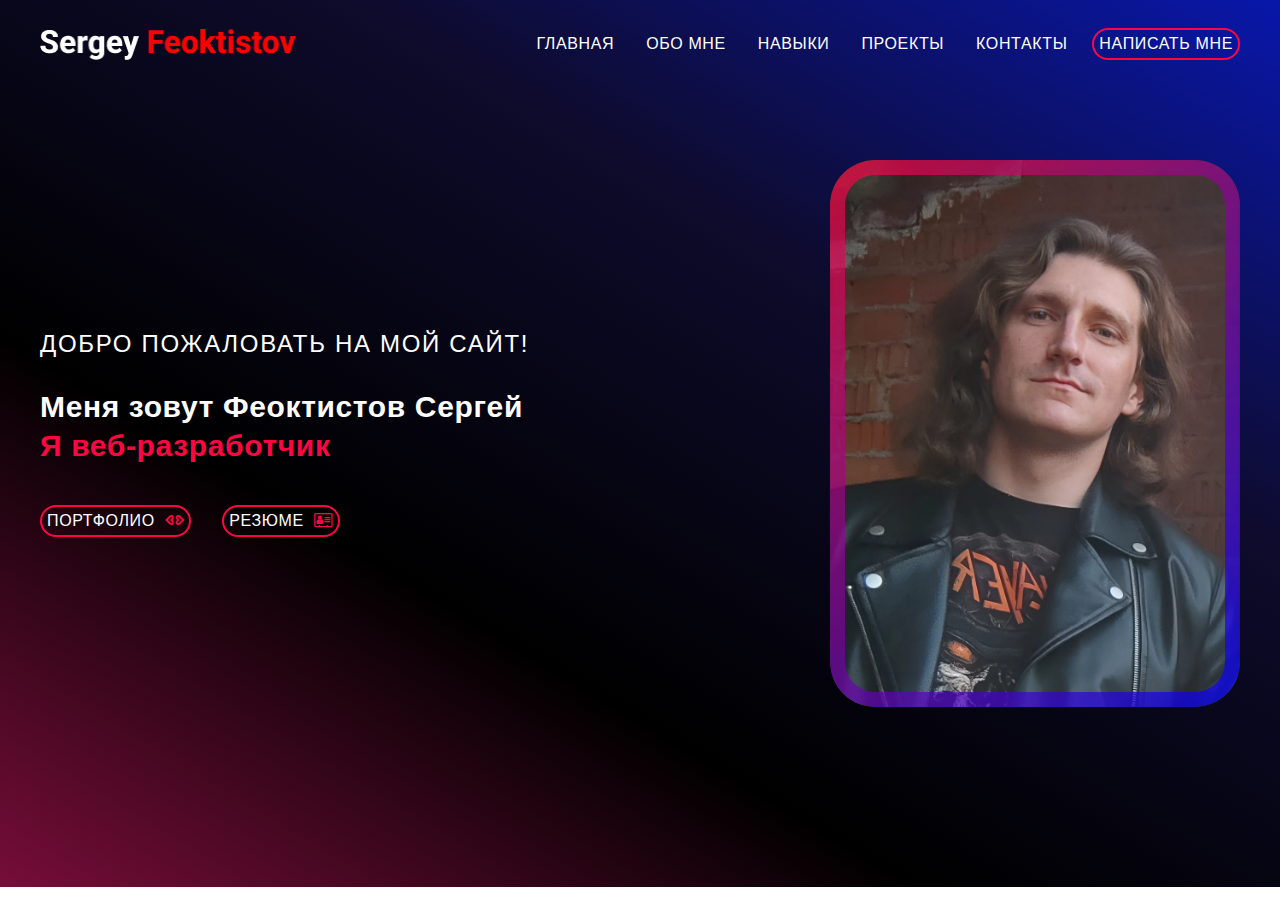
==== index.html @ 79244764 "Сделал адаптивные шапку и приветствие на главной странице" ====
<!DOCTYPE html>
<html lang="en">

<head>
    <meta charset="UTF-8">
    <meta name="viewport" content="width=device-width, initial-scale=1.0">
    <title>Главная</title>
    <link rel="stylesheet" href="css/index.css">
    <link rel="stylesheet" href="css/homePage.css">

    <!-- Иконочные шрифты Fontello-->
    <link rel="stylesheet" href="css/font-icons/fontello-embedded.css">
</head>

<body>
    <header class="header">
        <div class="container">
            <div class="header__wrapper">
                <div class="header__logo_wrapper">
                    <img src="img/logo.png" alt="logo" class="logo">
                </div>
                <div class="nav_wrapper">
                    <nav class="header__nav">
                        <ul class="nav__list text_standartSized">
                            <li class="list__item"><a href="#" class="nav__link">Главная</a></li>
                            <li class="list__item"><a href="#" class="nav__link">Обо мне</a></li>
                            <li class="list__item"><a href="#" class="nav__link">Навыки</a></li>
                            <li class="list__item"><a href="#" class="nav__link">Проекты</a></li>
                            <li class="list__item"><a href="#" class="nav__link">Контакты</a></li>
                            <!-- Страницы about.html, skills.html, projects.html, contacts.html -->
                        </ul>
                    </nav>
                    <address class="sendAnEmailLink_wrapper text_standartSized">
                        <a href="mailto:bbldyk@gmail.com" target="_blank" class="sendAnEmailLink">Написать мне</a>
                    </address>
                </div>
            </div>
        </div>
    </header>
    <main>
        <div class="container">
            <div class="welcomeSection_wrapper">
                <section class="welcomeSection">
                    <h1 class="welcomeSection__heading">Добро пожаловать на мой сайт!</h1>
                    <p class="welcomeSection__name"><strong class="strongText">Меня зовут
                            Феоктистов&nbsp;Сергей</strong></p>
                    <p class="welcomeSection__typeOfActivity"><strong class="strongText"><span
                                class="text_red">Я&nbsp;веб-разработчик</span></strong></p>
                    <div class="welcomeSection__links text_standartSized">
                        <a href="#" target="_blank" class="portfolioLink">Портфолио<span class="icon-code-outline">
                            </span></a>
                        <!-- страница projects.html -->
                        <a href="#" target="_blank" class="resumeLink">Резюме<span class="icon-address-card-o">
                            </span></a>
                        <!-- Ссылка на резюме. Подумать об атрибуте download-->
                    </div>
                </section>
                <div class="photo_wrapper">
                    <img src="img/myPhoto.jpeg" alt="photo" class="photo">
                </div>
            </div>
        </div>
    </main>
    <footer class="footer">
        <div class="container"></div>
    </footer>
</body>

</html>
---- css/index.css ----
* {
  margin: 0;
  padding: 0;
  border: 0;
  outline: 0;
  text-decoration: none;
}

:root {
  --color-white: #ffffff;
  --color-red: #ff0642;
  --color-blue: #0000ff;
  ---bg-red-blue-gradient: linear-gradient(
    31deg,
    #770d39,
    #000,
    #0e0b2c,
    #0917aa
  );

  --standart-font-size: clamp(12px, 1.4vw, 16px);
}

body {
  font-family: "Roboto", "Helvetica", "Arial", sans-serif;
  font-size: 16px;
  font-weight: 400;
  letter-spacing: 0.04em;
  color: var(--color-white);
  background: var(---bg-red-blue-gradient) no-repeat;
}

.container {
  max-width: 1200px;
  margin: 0 auto;
}

/* Стили для подстановки при необходимости */
.text_standartSized {
  font-size: var(--standart-font-size);
}

.text_red {
  color: var(--color-red);
}
---- css/homePage.css ----
@import url(index.css);

/* Стили главной страницы*/
.header__wrapper {
  display: flex;
  justify-content: space-between;
  padding-top: clamp(15px, 2.2vw, 30px);
}

.header__logo_wrapper {
  display: flex;
}

.logo {
  width: clamp(160px, 20vw, 259px);
  display: inline-block;
  object-fit: contain;
  align-self: center;
}

.nav_wrapper {
  display: flex;
}

.nav__list {
  height: 100%;
  display: flex;
  align-items: center;
  list-style-type: none;
}

.list__item {
  margin-right: clamp(10px, 1.4vw, 20px);
  border: 2px solid transparent;
  border-radius: 20px;
  transition: border 0.3s ease;
}

.list__item:hover {
  border-color: var(--color-red);
}

.nav__link,
.sendAnEmailLink,
.portfolioLink,
.resumeLink {
  display: inline-block;
  padding: 5px;
  color: var(--color-white);
  text-transform: uppercase;
  text-align: center;
}

.sendAnEmailLink_wrapper {
  display: flex;
  font-style: normal;
}

.sendAnEmailLink {
  border: 2px solid var(--color-red);
  border-radius: 20px;
  transition: background-color 0.3s ease;
  align-self: center;
}

.sendAnEmailLink:hover {
  background-color: var(--color-red);
}

.welcomeSection_wrapper {
  padding: 100px 0 180px;
  display: flex;
  justify-content: space-between;
  align-items: center;
}

.welcomeSection {
  display: flex;
  flex-direction: column;
}

.welcomeSection__heading {
  font-weight: 400;
  text-transform: uppercase;
  letter-spacing: 0.07em;
  font-size: clamp(16px, 2vw, 24px);
}

.welcomeSection__name {
  margin-top: clamp(15px, 2.2vw, 30px);
  line-height: 1.5em;
}

.strongText {
  font-size: clamp(26px, 3vw, 30px);
  line-height: 1.3em;
}

/* Способ сделать рамку с радиусом и border-image.
  Так как border-image не поддерживает совместную работу с border-radius */
/* ============================= */
.photo_wrapper {
  position: relative;
  width: fit-content;
}
.photo_wrapper::before {
  content: "";
  position: absolute;
  inset: 0;
  border-radius: 45px;
  /* толщина рамки */
  padding: clamp(5px, 1.2vw, 15px);
  /* цвет рамки */
  background: linear-gradient(135deg, var(--color-red), var(--color-blue));
  mask: linear-gradient(#000 0 0) content-box, linear-gradient(#000 0 0);
  mask-composite: exclude;
  opacity: 0.7;
}

.photo {
  display: block;
  width: clamp(250px, 36vw, 410px);
  border-radius: 45px;
}
/* ============================= */

.welcomeSection__links {
  margin-top: clamp(25px, 3.4vw, 40px);
  width: clamp(250px, 25vw, 300px);
  display: flex;
  justify-content: space-between;
}

.portfolioLink,
.resumeLink {
  border: 2px solid var(--color-red);
  border-radius: 20px;
  transition: background-color 0.3s ease;
}

.portfolioLink:hover,
.resumeLink:hover {
  background-color: var(--color-red);
}

@media (max-width: 1200px) {
  .container {
    margin: 0 32px;
  }

  .welcomeSection_wrapper {
    padding: 80px 0 130px;
  }
}

@media (max-width: 780px) {
  .container {
    margin: 0 16px;
  }

  .welcomeSection_wrapper {
    padding: 40px 0 80px;
  }

  .header__wrapper {
    justify-content: normal;
    flex-direction: column;
    align-items: center;
  }

  .nav_wrapper {
    margin-top: 15px;
  }
}

@media (max-width: 580px) {
  .welcomeSection_wrapper {
    justify-content: normal;
    flex-direction: column;
    align-items: center;
  }

  .welcomeSection {
    align-items: center;
    text-align: center;
  }

  .photo_wrapper {
    margin-top: 50px;
  }
}
---- css/font-icons/fontello-embedded.css ----
@font-face {
  font-family: "fontello";
  src: url("../font/fontello.eot?16126282");
  src: url("../font/fontello.eot?16126282#iefix") format("embedded-opentype"),
    url("../font/fontello.svg?16126282#fontello") format("svg");
  font-weight: normal;
  font-style: normal;
}
@font-face {
  font-family: "fontello";
  src: url("[data-uri]")
      format("woff"),
    url("[data-uri]")
      format("truetype");
}

@font-face {
  font-family: "fontello";
  src: url("[data-uri]")
      format("woff"),
    url("[data-uri]")
      format("truetype");
}
/* Chrome hack: SVG is rendered more smooth in Windozze. 100% magic, uncomment if you need it. */
/* Note, that will break hinting! In other OS-es font will be not as sharp as it could be */
/*
@media screen and (-webkit-min-device-pixel-ratio:0) {
  @font-face {
    font-family: 'fontello';
    src: url('../font/fontello.svg?16126282#fontello') format('svg');
  }
}
*/

[class^="icon-"]:before,
[class*=" icon-"]:before {
  font-family: "fontello";
  font-style: normal;
  font-weight: normal;
  speak: never;

  display: inline-block;
  text-decoration: inherit;
  width: 1em;
  margin-right: 0.2em;
  text-align: center;
  /* opacity: .8; */

  /* For safety - reset parent styles, that can break glyph codes*/
  font-variant: normal;
  text-transform: none;

  /* fix buttons height, for twitter bootstrap */
  line-height: 1em;

  /* Animation center compensation - margins should be symmetric */
  /* remove if not needed */
  margin-left: 0.2em;

  /* you can be more comfortable with increased icons size */
  /* font-size: 120%; */

  /* Font smoothing. That was taken from TWBS */
  -webkit-font-smoothing: antialiased;
  -moz-osx-font-smoothing: grayscale;

  /* Uncomment for 3D effect */
  /* text-shadow: 1px 1px 1px rgba(127, 127, 127, 0.3); */

  /* Мои стили для иконок */
  margin-left: 10px;
}

.icon-code-outline:before {
  content: "\e800";
  color: var(--color-red);
  transition: color 0.3s ease;
} /* '' */

.icon-address-card-o:before {
  content: "\f2bc";
  color: var(--color-red);
  transition: color 0.3s ease;
} /* '' */

.portfolioLink:hover .icon-code-outline::before,
.resumeLink:hover .icon-address-card-o:before {
  color: var(--color-white);
}
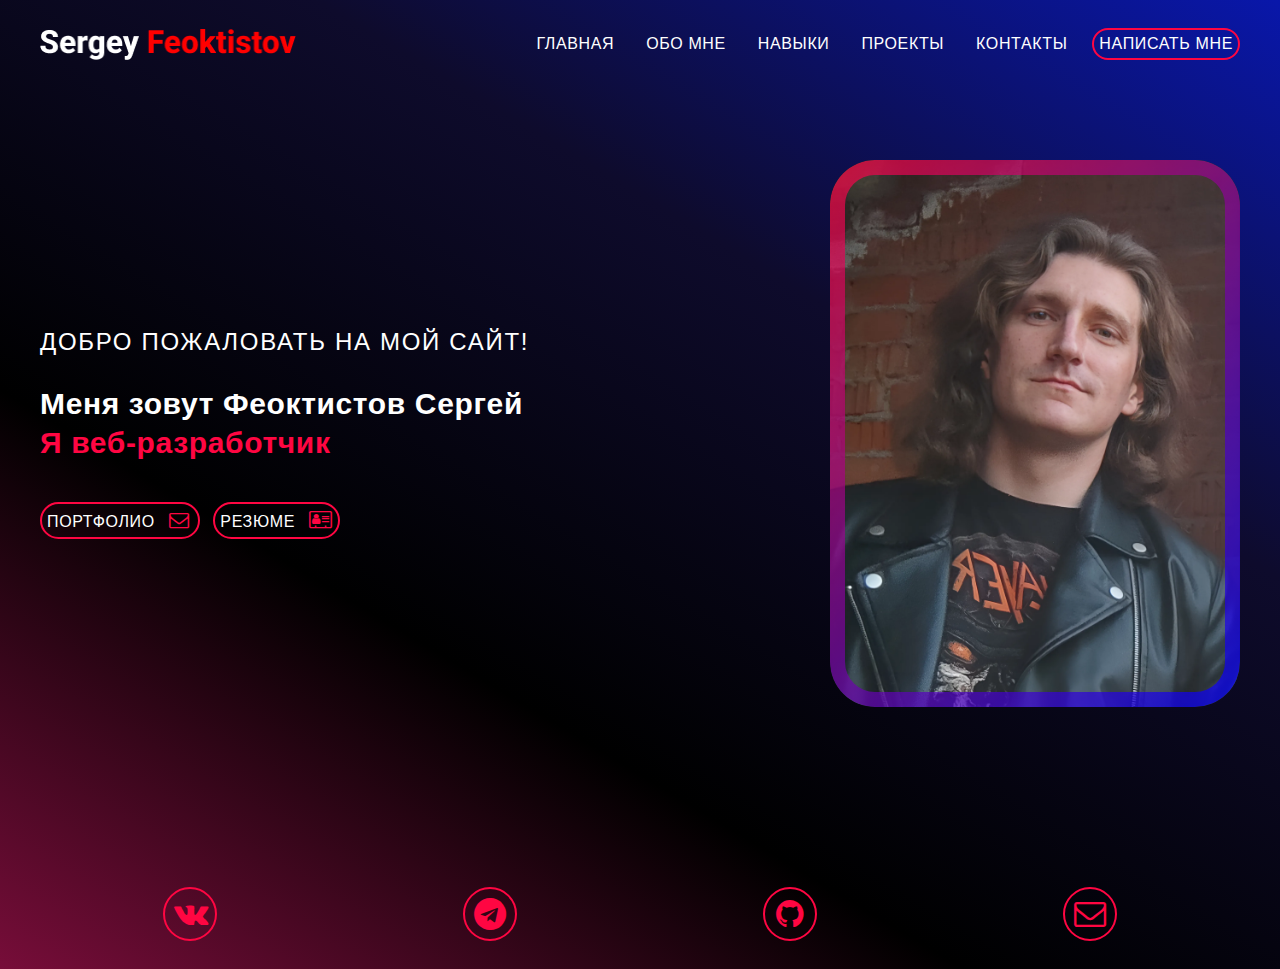
==== commit 5bf25c2e: "Добавил Favicons, сделал подвал сайта" ====
--- a/index.html
+++ b/index.html
@@ -5,9 +5,24 @@
     <meta charset="UTF-8">
     <meta name="viewport" content="width=device-width, initial-scale=1.0">
     <title>Главная</title>
+    <!-- Favicons. Много - для поддержки разных устройств -->
+    <link rel="apple-touch-icon" sizes="57x57" href="img/favicons/apple-icon-57x57.png">
+    <link rel="apple-touch-icon" sizes="60x60" href="img/favicons/apple-icon-60x60.png">
+    <link rel="apple-touch-icon" sizes="72x72" href="img/favicons/apple-icon-72x72.png">
+    <link rel="apple-touch-icon" sizes="76x76" href="img/favicons/apple-icon-76x76.png">
+    <link rel="apple-touch-icon" sizes="114x114" href="img/favicons/apple-icon-114x114.png">
+    <link rel="apple-touch-icon" sizes="120x120" href="img/favicons/apple-icon-120x120.png">
+    <link rel="apple-touch-icon" sizes="144x144" href="img/favicons/apple-icon-144x144.png">
+    <link rel="apple-touch-icon" sizes="152x152" href="img/favicons/apple-icon-152x152.png">
+    <link rel="apple-touch-icon" sizes="180x180" href="img/favicons/apple-icon-180x180.png">
+    <link rel="icon" type="image/png" sizes="192x192" href="img/favicons/android-icon-192x192.png">
+    <link rel="icon" type="image/png" sizes="32x32" href="img/favicons/favicon-32x32.png">
+    <link rel="icon" type="image/png" sizes="96x96" href="img/favicons/favicon-96x96.png">
+    <link rel="icon" type="image/png" sizes="16x16" href="img/favicons/favicon-16x16.png">
+    <link rel="manifest" href="/js/manifest.webmanifest">
+
     <link rel="stylesheet" href="css/index.css">
     <link rel="stylesheet" href="css/homePage.css">
-
     <!-- Иконочные шрифты Fontello-->
     <link rel="stylesheet" href="css/font-icons/fontello-embedded.css">
 </head>
@@ -62,7 +77,20 @@
         </div>
     </main>
     <footer class="footer">
-        <div class="container"></div>
+        <div class="container">
+            <div class="socialMedia">
+                <a href="https://vk.com/m__e__t__a__l__h__e__a__d" target="_blank" class="icon"><span
+                        class="icon-vkontakte">
+                    </span></a>
+                <a href="#" class="icon"><span class="icon-telegram">
+                    </span></a>
+                <a href="https://github.com/M-e-t-a-l-H-e-a-d" target="_blank" class="icon"><span
+                        class="icon-github-circled">
+                    </span></a>
+                <a href="mailto:bbldyk@gmail.com" class="icon"><span class="icon-mail">
+                    </span></a>
+            </div>
+        </div>
     </footer>
 </body>
 
--- a/css/homePage.css
+++ b/css/homePage.css
@@ -126,7 +126,7 @@
 
 .welcomeSection__links {
   margin-top: clamp(25px, 3.4vw, 40px);
-  width: clamp(250px, 25vw, 300px);
+  width: clamp(250px, 30vw, 300px);
   display: flex;
   justify-content: space-between;
 }
@@ -143,6 +143,26 @@
   background-color: var(--color-red);
 }
 
+.socialMedia {
+  display: grid;
+  grid-template-rows: 1fr auto;
+  grid-template-columns: repeat(auto-fit, minmax(140px, 1fr));
+  justify-items: center;
+  justify-content: center;
+}
+
+.icon {
+  display: block;
+  text-decoration: none;
+  width: 50px;
+  height: 50px;
+  border: 2px solid var(--color-red);
+  border-radius: 50%;
+  text-align: center;
+  line-height: 50px;
+  margin-bottom: clamp(15px, 2.2vw, 30px);
+}
+
 @media (max-width: 1200px) {
   .container {
     margin: 0 32px;
@@ -188,4 +208,10 @@
   .photo_wrapper {
     margin-top: 50px;
   }
-}
+
+  .icon {
+    width: 40px;
+    height: 40px;
+    line-height: 40px;
+  }
+}
--- a/css/font-icons/fontello-embedded.css
+++ b/css/font-icons/fontello-embedded.css
@@ -6,6 +6,8 @@
   font-weight: normal;
   font-style: normal;
 }
+
+/* Иконка .icon-code-outline */
 @font-face {
   font-family: "fontello";
   src: url("[data-uri]")
@@ -14,11 +16,48 @@
       format("truetype");
 }
 
+/* Иконка .icon-address-card-o */
 @font-face {
   font-family: "fontello";
   src: url("[data-uri]")
       format("woff"),
     url("[data-uri]")
+      format("truetype");
+}
+
+/* Иконка .icon-vkontakte */
+@font-face {
+  font-family: "fontello";
+  src: url("[data-uri]")
+      format("woff"),
+    url("[data-uri]")
+      format("truetype");
+}
+
+/* Иконка icon-telegram */
+@font-face {
+  font-family: "fontello";
+  src: url("[data-uri]")
+      format("woff"),
+    url("[data-uri]")
+      format("truetype");
+}
+
+/* Иконка .icon-github-circled */
+@font-face {
+  font-family: "fontello";
+  src: url("[data-uri]")
+      format("woff"),
+    url("[data-uri]")
+      format("truetype");
+}
+
+/* Иконка .icon-mail */
+@font-face {
+  font-family: "fontello";
+  src: url("[data-uri]")
+      format("woff"),
+    url("[data-uri]")
       format("truetype");
 }
 /* Chrome hack: SVG is rendered more smooth in Windozze. 100% magic, uncomment if you need it. */
@@ -66,24 +105,72 @@
 
   /* Uncomment for 3D effect */
   /* text-shadow: 1px 1px 1px rgba(127, 127, 127, 0.3); */
+}
 
-  /* Мои стили для иконок */
+.icon-code-outline,
+.icon-address-card-o {
   margin-left: 10px;
+  font-size: 1.25em;
+}
+
+.icon-vkontakte,
+.icon-telegram,
+.icon-github-circled,
+.icon-mail {
+  font-size: 2em;
 }
 
 .icon-code-outline:before {
   content: "\e800";
-  color: var(--color-red);
-  transition: color 0.3s ease;
 } /* '' */
 
 .icon-address-card-o:before {
   content: "\f2bc";
+} /* '' */
+
+.icon-vkontakte:before {
+  content: "\f189";
+}
+
+.icon-telegram:before {
+  content: "\f2c6";
+}
+
+.icon-github-circled:before {
+  content: "\f09b";
+}
+
+.icon-mail:before {
+  content: "\e800";
+}
+
+.icon-code-outline,
+.icon-address-card-o,
+.icon-vkontakte,
+.icon-telegram,
+.icon-github-circled,
+.icon-mail {
   color: var(--color-red);
   transition: color 0.3s ease;
-} /* '' */
+}
 
 .portfolioLink:hover .icon-code-outline::before,
 .resumeLink:hover .icon-address-card-o:before {
   color: var(--color-white);
 }
+
+.icon-vkontakte:hover,
+.icon-telegram:hover,
+.icon-github-circled:hover,
+.icon-mail:hover {
+  color: var(--color-white);
+}
+
+@media (max-width: 580px) {
+  .icon-vkontakte,
+  .icon-telegram,
+  .icon-github-circled,
+  .icon-mail {
+    font-size: 1.5em;
+  }
+}
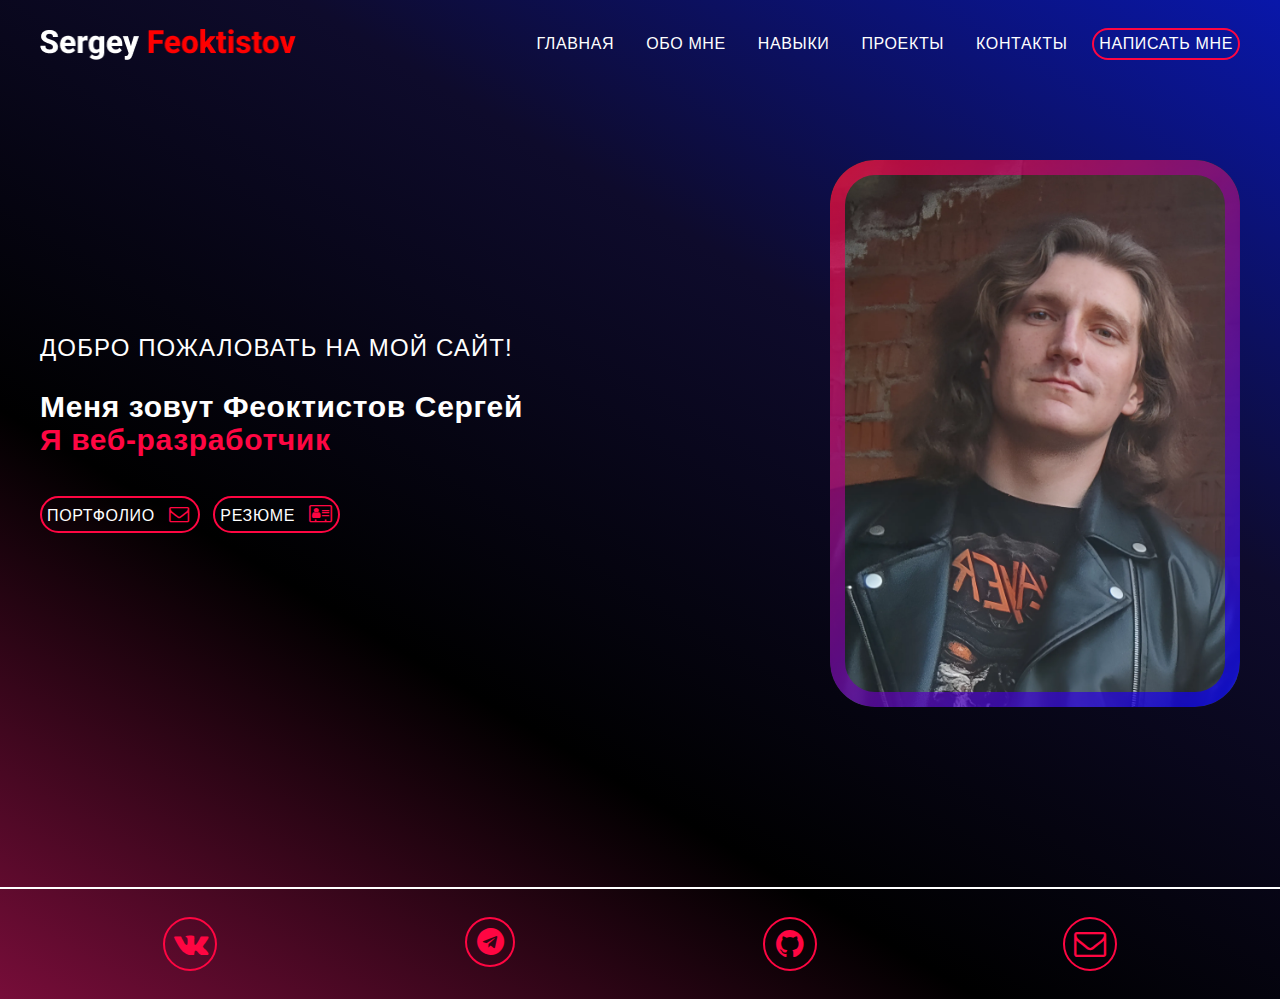
==== commit c4d9787d: "Изменил в CSS em'ы на rem'ы. Сделал модальное окно, подтверждающее копирование ссылки на telegram" ====
--- a/index.html
+++ b/index.html
@@ -25,6 +25,8 @@
     <link rel="stylesheet" href="css/homePage.css">
     <!-- Иконочные шрифты Fontello-->
     <link rel="stylesheet" href="css/font-icons/fontello-embedded.css">
+
+    <script src="js/index.js" defer></script>
 </head>
 
 <body>
@@ -76,21 +78,28 @@
             </div>
         </div>
     </main>
+    <hr>
     <footer class="footer">
         <div class="container">
-            <div class="socialMedia">
-                <a href="https://vk.com/m__e__t__a__l__h__e__a__d" target="_blank" class="icon"><span
+            <address class="socialMedia">
+                <a href="https://vk.com/m__e__t__a__l__h__e__a__d" target="_blank" class="socialMedia__icon"><span
                         class="icon-vkontakte">
                     </span></a>
-                <a href="#" class="icon"><span class="icon-telegram">
-                    </span></a>
-                <a href="https://github.com/M-e-t-a-l-H-e-a-d" target="_blank" class="icon"><span
+                <button type="button" class="socialMedia__icon buttonCopyTelegramLink"><span class="icon-telegram">
+                    </span></button>
+                <a href="https://github.com/M-e-t-a-l-H-e-a-d" target="_blank" class="socialMedia__icon"><span
                         class="icon-github-circled">
                     </span></a>
-                <a href="mailto:bbldyk@gmail.com" class="icon"><span class="icon-mail">
+                <a href="mailto:bbldyk@gmail.com" class="socialMedia__icon"><span class="icon-mail">
                     </span></a>
-            </div>
+            </address>
         </div>
+        <dialog id="dialogSuccessCopyTelegramLink" class="dialogSuccessCopyTelegramLink">
+            <p>Ссылка на Telegram<br><span class="telegramLink text_red">@M_e_t_a_l_H_e_a_d</span><br>скопирована
+            </p>
+            <form class="dialogSuccessCopyTelegramLink__form" method="dialog"><button
+                    class="buttonCloseDialog">Закрыть</button></form>
+        </dialog>
     </footer>
 </body>
 
--- a/css/index.css
+++ b/css/index.css
@@ -4,6 +4,10 @@
   border: 0;
   outline: 0;
   text-decoration: none;
+}
+
+html {
+  font-size: 16px;
 }
 
 :root {
@@ -18,14 +22,13 @@
     #0917aa
   );
 
-  --standart-font-size: clamp(12px, 1.4vw, 16px);
+  --standart-font-size: clamp(0.75rem, 1.4vw, 1rem);
 }
 
 body {
   font-family: "Roboto", "Helvetica", "Arial", sans-serif;
-  font-size: 16px;
   font-weight: 400;
-  letter-spacing: 0.04em;
+  letter-spacing: 0.04rem;
   color: var(--color-white);
   background: var(---bg-red-blue-gradient) no-repeat;
 }
--- a/css/homePage.css
+++ b/css/homePage.css
@@ -82,18 +82,18 @@
 .welcomeSection__heading {
   font-weight: 400;
   text-transform: uppercase;
-  letter-spacing: 0.07em;
-  font-size: clamp(16px, 2vw, 24px);
+  letter-spacing: 0.07rem;
+  font-size: clamp(1rem, 2vw, 1.5rem);
 }
 
 .welcomeSection__name {
   margin-top: clamp(15px, 2.2vw, 30px);
-  line-height: 1.5em;
+  line-height: 1.5rem;
 }
 
 .strongText {
-  font-size: clamp(26px, 3vw, 30px);
-  line-height: 1.3em;
+  font-size: clamp(1.625rem, 3vw, 1.875rem);
+  line-height: 2rem;
 }
 
 /* Способ сделать рамку с радиусом и border-image.
@@ -143,6 +143,10 @@
   background-color: var(--color-red);
 }
 
+hr {
+  border: 1px solid var(--color-white);
+}
+
 .socialMedia {
   display: grid;
   grid-template-rows: 1fr auto;
@@ -151,16 +155,69 @@
   justify-content: center;
 }
 
-.icon {
+.socialMedia__icon {
   display: block;
-  text-decoration: none;
   width: 50px;
   height: 50px;
-  border: 2px solid var(--color-red);
-  border-radius: 50%;
   text-align: center;
   line-height: 50px;
-  margin-bottom: clamp(15px, 2.2vw, 30px);
+  text-decoration: none;
+  border: 2px solid var(--color-red);
+  border-radius: 50%;
+  margin: clamp(15px, 2.2vw, 30px) 0;
+}
+
+.buttonCopyTelegramLink {
+  background-color: transparent;
+  line-height: 100% !important;
+  cursor: pointer;
+}
+
+.dialogSuccessCopyTelegramLink {
+  width: calc(100% - 50px);
+  max-width: 400px;
+  color: var(--color-white);
+  text-align: center;
+  font-size: 1.25rem;
+  line-height: 1.75rem;
+  text-transform: uppercase;
+  margin: auto;
+  padding: clamp(15px, 2.2vw, 30px);
+  box-sizing: border-box;
+  background-image: var(---bg-red-blue-gradient);
+  border-radius: 10px;
+  /* transform: filter 0.3s ease;
+  transform: backdrop-filter 0.3s ease; */
+}
+
+.dialogSuccessCopyTelegramLink::backdrop {
+  backdrop-filter: blur(5px);
+  filter: brightness(70%);
+}
+
+.telegramLink {
+  text-transform: initial;
+}
+
+.dialogSuccessCopyTelegramLink__form {
+  margin-top: clamp(15px, 2.2vw, 30px);
+}
+
+.buttonCloseDialog {
+  display: inline-block;
+  color: var(--color-white);
+  text-transform: uppercase;
+  font-size: var(--standart-font-size);
+  border: 2px solid var(--color-red);
+  border-radius: 20px;
+  background-color: transparent;
+  cursor: pointer;
+  transition: background-color 0.3s ease;
+  padding: 5px;
+}
+
+.buttonCloseDialog:hover {
+  background-color: var(--color-red);
 }
 
 @media (max-width: 1200px) {
@@ -209,9 +266,14 @@
     margin-top: 50px;
   }
 
-  .icon {
+  .socialMedia__icon {
     width: 40px;
     height: 40px;
     line-height: 40px;
   }
-}
+
+  .dialogSuccessCopyTelegramLink {
+    font-size: 1rem;
+    line-height: 1.5rem;
+  }
+}
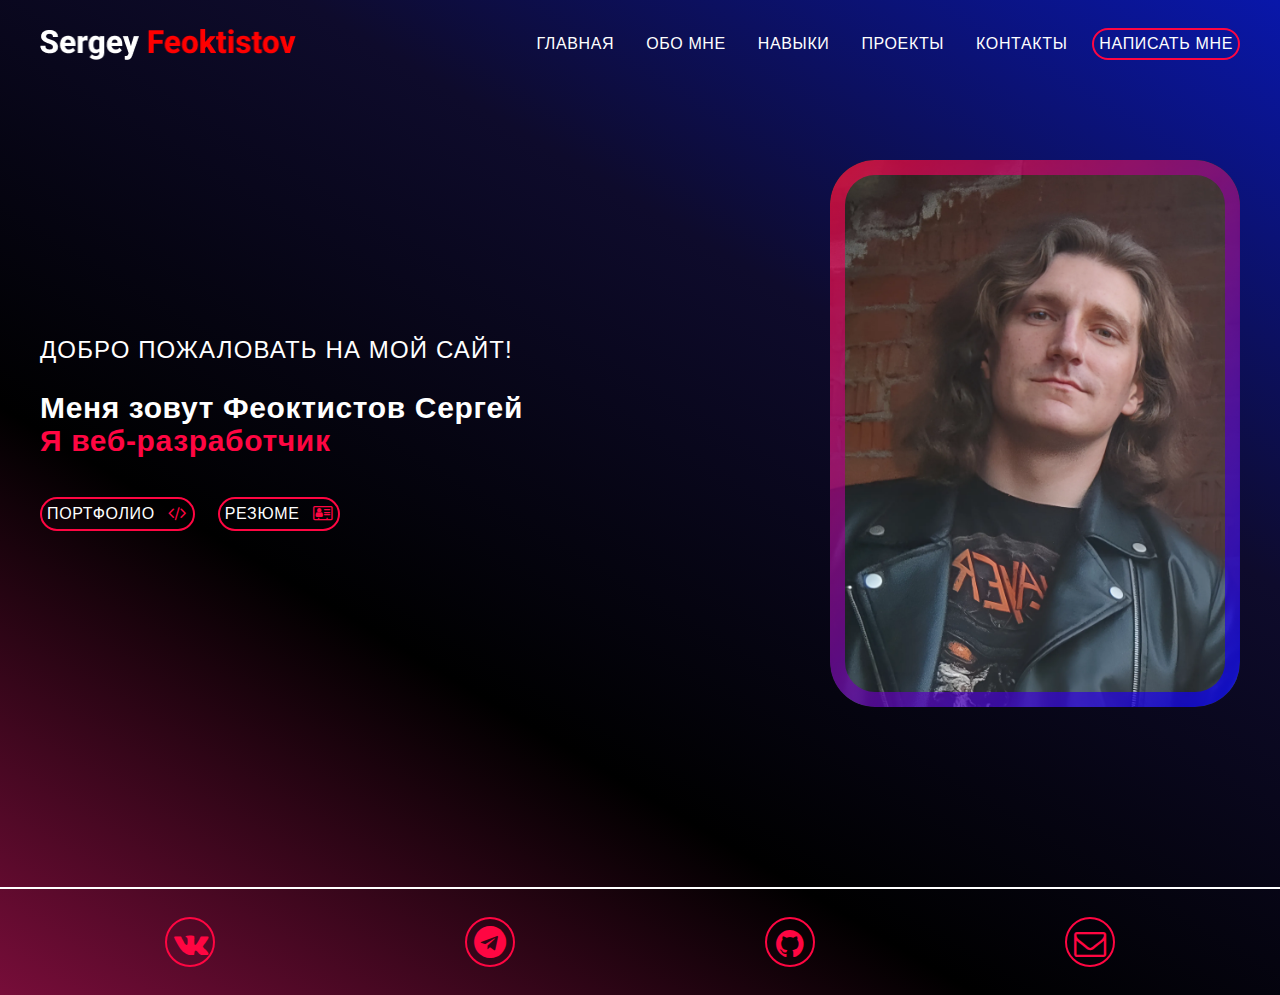
==== commit d72d1135: "Реализовал выпадающее меню навигации по сайту в мобильной версии" ====
--- a/index.html
+++ b/index.html
@@ -51,6 +51,36 @@
                         <a href="mailto:bbldyk@gmail.com" target="_blank" class="sendAnEmailLink">Написать мне</a>
                     </address>
                 </div>
+
+                <div class="dropdown_wrapper">
+                    <button class="dropdown_button" id="dropdown_button">
+                        Меню
+                        <span class="icon-down-open-mini" id="dropdown__arrowIcon">
+                        </span>
+                    </button>
+
+                    <nav class="dropdown" id="dropdown">
+                        <a href="#" class="dropdown__link">
+                            Главная
+                            <span class="icon-home dropdown__icon"></span>
+                        </a>
+                        <a href="#" class="dropdown__link">
+                            Обо мне<span class="icon-user dropdown__icon"></span>
+                        </a>
+                        <a href="#" class="dropdown__link">
+                            Навыки<span class="icon-linux dropdown__icon"></span>
+                        </a>
+                        <a href="#" class="dropdown__link">
+                            Проекты<span class="icon-code dropdown__icon"></span>
+                        </a>
+                        <a href="#" class="dropdown__link">
+                            Контакты<span class="icon-telegram dropdown__icon"></span>
+                        </a>
+                        <a href="mailto:bbldyk@gmail.com" class="dropdown__link">
+                            Написать мне<span class="icon-mail dropdown__icon"></span>
+                        </a>
+                    </nav>
+                </div>
             </div>
         </div>
     </header>
@@ -64,7 +94,7 @@
                     <p class="welcomeSection__typeOfActivity"><strong class="strongText"><span
                                 class="text_red">Я&nbsp;веб-разработчик</span></strong></p>
                     <div class="welcomeSection__links text_standartSized">
-                        <a href="#" target="_blank" class="portfolioLink">Портфолио<span class="icon-code-outline">
+                        <a href="#" target="_blank" class="portfolioLink">Портфолио<span class="icon-code">
                             </span></a>
                         <!-- страница projects.html -->
                         <a href="#" target="_blank" class="resumeLink">Резюме<span class="icon-address-card-o">
@@ -82,15 +112,15 @@
     <footer class="footer">
         <div class="container">
             <address class="socialMedia">
-                <a href="https://vk.com/m__e__t__a__l__h__e__a__d" target="_blank" class="socialMedia__icon"><span
-                        class="icon-vkontakte">
+                <a href="https://vk.com/m__e__t__a__l__h__e__a__d" target="_blank"
+                    class="socialMedia__link linkVK"><span class="icon-vkontakte">
                     </span></a>
-                <button type="button" class="socialMedia__icon buttonCopyTelegramLink"><span class="icon-telegram">
+                <button type="button" class="socialMedia__link buttonCopyTelegramLink"><span class="icon-telegram">
                     </span></button>
-                <a href="https://github.com/M-e-t-a-l-H-e-a-d" target="_blank" class="socialMedia__icon"><span
+                <a href="https://github.com/M-e-t-a-l-H-e-a-d" target="_blank" class="socialMedia__link linkGIT"><span
                         class="icon-github-circled">
                     </span></a>
-                <a href="mailto:bbldyk@gmail.com" class="socialMedia__icon"><span class="icon-mail">
+                <a href="mailto:bbldyk@gmail.com" class="socialMedia__link linkMAIL"><span class="icon-mail">
                     </span></a>
             </address>
         </div>
--- a/css/index.css
+++ b/css/index.css
@@ -3,6 +3,7 @@
   padding: 0;
   border: 0;
   outline: 0;
+  box-sizing: border-box;
   text-decoration: none;
 }
 
--- a/css/homePage.css
+++ b/css/homePage.css
@@ -66,6 +66,77 @@
 .sendAnEmailLink:hover {
   background-color: var(--color-red);
 }
+
+/* Выпадающее меню навигации по сайту в мобильной версии */
+.dropdown_wrapper {
+  display: none;
+}
+
+.dropdown_button {
+  display: flex;
+  align-items: center;
+  justify-content: space-between;
+  color: var(--color-white);
+  text-transform: uppercase;
+  margin: 0 auto;
+  padding: 0.5rem;
+  border: 2px solid var(--color-red);
+  border-radius: 10px;
+  box-shadow: rgba(255, 0, 0, 0.1) 0px 6px 10px 0px,
+    rgba(255, 0, 0, 0.1) 0px 0px 0px 1px;
+  width: 100%;
+  background-color: transparent;
+  cursor: pointer;
+}
+
+.dropdown {
+  position: absolute;
+  z-index: -1;
+  width: 100%;
+  border: 2px solid var(--color-red);
+  border-radius: 10px;
+  box-shadow: rgba(255, 0, 0, 0.1) 0px 6px 10px 0px,
+    rgba(255, 0, 0, 0.1) 0px 0px 0px 1px;
+  visibility: hidden;
+  opacity: 0;
+  transform: translateY(0.5rem);
+  transition: all 0.3s cubic-bezier(0.16, 1, 0.5, 1);
+  margin: 0.25rem auto 0;
+  background-image: var(---bg-red-blue-gradient);
+}
+
+.dropdown .dropdown__link {
+  display: flex;
+  align-items: center;
+  padding: 0.5rem;
+  text-decoration: none;
+  color: var(--color-white);
+  justify-content: space-between;
+  text-transform: uppercase;
+}
+
+.dropdown a:hover {
+  background-color: var(--color-red);
+}
+
+.dropdown a:hover .dropdown__icon {
+  color: var(--color-white);
+}
+
+.dropdown .dropdown__link:last-of-type {
+  border-top: 2px solid var(--color-red);
+}
+
+.show {
+  visibility: visible;
+  opacity: 1;
+  transform: translateY(0rem);
+}
+
+.arrow {
+  transform: rotate(180deg);
+}
+/* Конец выпадающего меню   */
 
 .welcomeSection_wrapper {
   padding: 100px 0 180px;
@@ -155,7 +226,7 @@
   justify-content: center;
 }
 
-.socialMedia__icon {
+.socialMedia__link {
   display: block;
   width: 50px;
   height: 50px;
@@ -183,11 +254,9 @@
   text-transform: uppercase;
   margin: auto;
   padding: clamp(15px, 2.2vw, 30px);
-  box-sizing: border-box;
   background-image: var(---bg-red-blue-gradient);
   border-radius: 10px;
-  /* transform: filter 0.3s ease;
-  transform: backdrop-filter 0.3s ease; */
+  border: 2px solid var(--color-red);
 }
 
 .dialogSuccessCopyTelegramLink::backdrop {
@@ -251,6 +320,24 @@
 }
 
 @media (max-width: 580px) {
+  .header__wrapper {
+    padding-bottom: 50px;
+  }
+
+  .nav_wrapper {
+    display: none;
+  }
+
+  .dropdown_wrapper {
+    display: block;
+    z-index: 1;
+    position: absolute;
+    top: 50px;
+    width: calc(100% - 50px);
+    max-width: 500px;
+    font-size: var(--standart-font-size);
+  }
+
   .welcomeSection_wrapper {
     justify-content: normal;
     flex-direction: column;
@@ -266,7 +353,7 @@
     margin-top: 50px;
   }
 
-  .socialMedia__icon {
+  .socialMedia__link {
     width: 40px;
     height: 40px;
     line-height: 40px;
--- a/css/font-icons/fontello-embedded.css
+++ b/css/font-icons/fontello-embedded.css
@@ -10,9 +10,9 @@
 /* Иконка .icon-code-outline */
 @font-face {
   font-family: "fontello";
-  src: url("[data-uri]")
-      format("woff"),
-    url("[data-uri]")
+  src: url("[data-uri]")
+      format("woff"),
+    url("[data-uri]")
       format("truetype");
 }
 
@@ -58,6 +58,42 @@
   src: url("[data-uri]")
       format("woff"),
     url("[data-uri]")
+      format("truetype");
+}
+
+/* Иконка .icon-down-open-mini */
+@font-face {
+  font-family: "fontello";
+  src: url("[data-uri]")
+      format("woff"),
+    url("[data-uri]")
+      format("truetype");
+}
+
+/* Иконка .icon-home */
+@font-face {
+  font-family: "fontello";
+  src: url("[data-uri]")
+      format("woff"),
+    url("[data-uri]")
+      format("truetype");
+}
+
+/* Иконка .icon-user */
+@font-face {
+  font-family: "fontello";
+  src: url("[data-uri]")
+      format("woff"),
+    url("[data-uri]")
+      format("truetype");
+}
+
+/* Иконка .icon-linux */
+@font-face {
+  font-family: "fontello";
+  src: url("[data-uri]")
+      format("woff"),
+    url("[data-uri]")
       format("truetype");
 }
 /* Chrome hack: SVG is rendered more smooth in Windozze. 100% magic, uncomment if you need it. */
@@ -107,22 +143,22 @@
   /* text-shadow: 1px 1px 1px rgba(127, 127, 127, 0.3); */
 }
 
-.icon-code-outline,
+.icon-code,
 .icon-address-card-o {
   margin-left: 10px;
-  font-size: 1.25em;
+  font-size: 1.05rem;
 }
 
 .icon-vkontakte,
 .icon-telegram,
 .icon-github-circled,
 .icon-mail {
-  font-size: 2em;
-}
-
-.icon-code-outline:before {
-  content: "\e800";
-} /* '' */
+  font-size: 2rem;
+}
+
+.icon-code:before {
+  content: "\f121";
+}
 
 .icon-address-card-o:before {
   content: "\f2bc";
@@ -144,33 +180,72 @@
   content: "\e800";
 }
 
-.icon-code-outline,
+.icon-down-open-mini:before {
+  content: "\e801";
+}
+
+.icon-home:before {
+  content: "\e804";
+}
+
+.icon-user:before {
+  content: "\e805";
+}
+
+.icon-linux:before {
+  content: "\f17c";
+}
+
+/* Мои стили для иконок */
+.icon-code,
 .icon-address-card-o,
 .icon-vkontakte,
 .icon-telegram,
 .icon-github-circled,
-.icon-mail {
+.icon-mail,
+.icon-down-open-mini,
+.icon-home,
+.icon-user,
+.icon-linux {
   color: var(--color-red);
   transition: color 0.3s ease;
 }
 
-.portfolioLink:hover .icon-code-outline::before,
+.icon-down-open-mini {
+  transition: transform 0.3s ease;
+}
+
+/* Иконки в приветствии на главной странице*/
+.portfolioLink:hover .icon-code::before,
 .resumeLink:hover .icon-address-card-o:before {
   color: var(--color-white);
 }
 
-.icon-vkontakte:hover,
-.icon-telegram:hover,
-.icon-github-circled:hover,
-.icon-mail:hover {
+/* Иконки в подвале сайта*/
+.linkVK:hover .icon-vkontakte,
+.buttonCopyTelegramLink:hover .icon-telegram,
+.linkGIT:hover .icon-github-circled,
+.linkMAIL:hover .icon-mail {
   color: var(--color-white);
 }
 
+/* Иконки в выпадающем меню навмгации по сайту в мобильной версии */
+.icon-down-open-mini,
+.icon-home,
+.icon-user,
+.icon-linux,
+.dropdown .icon-code,
+.dropdown .icon-telegram,
+.dropdown .icon-mail {
+  font-size: 1rem;
+}
+
 @media (max-width: 580px) {
+  /* Иконки в подвале сайта*/
   .icon-vkontakte,
   .icon-telegram,
   .icon-github-circled,
   .icon-mail {
-    font-size: 1.5em;
+    font-size: 1.5rem;
   }
 }
